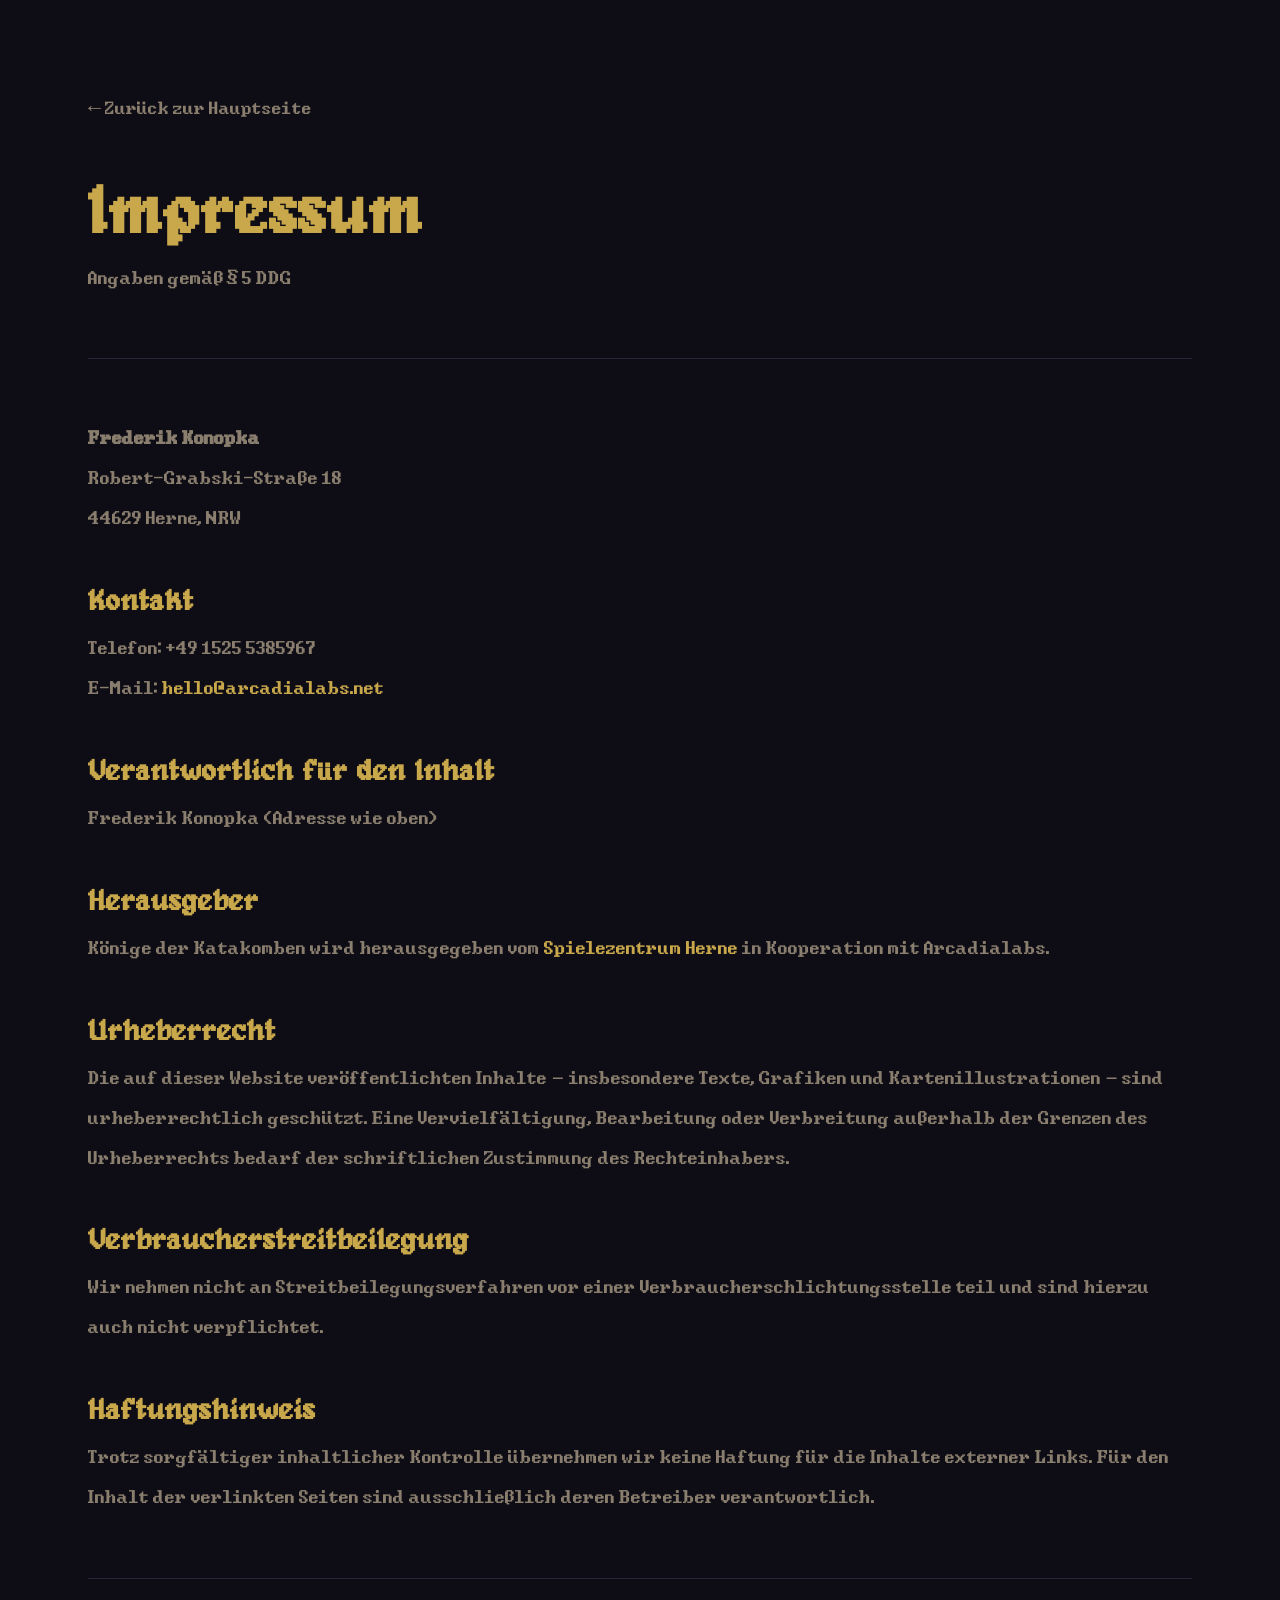
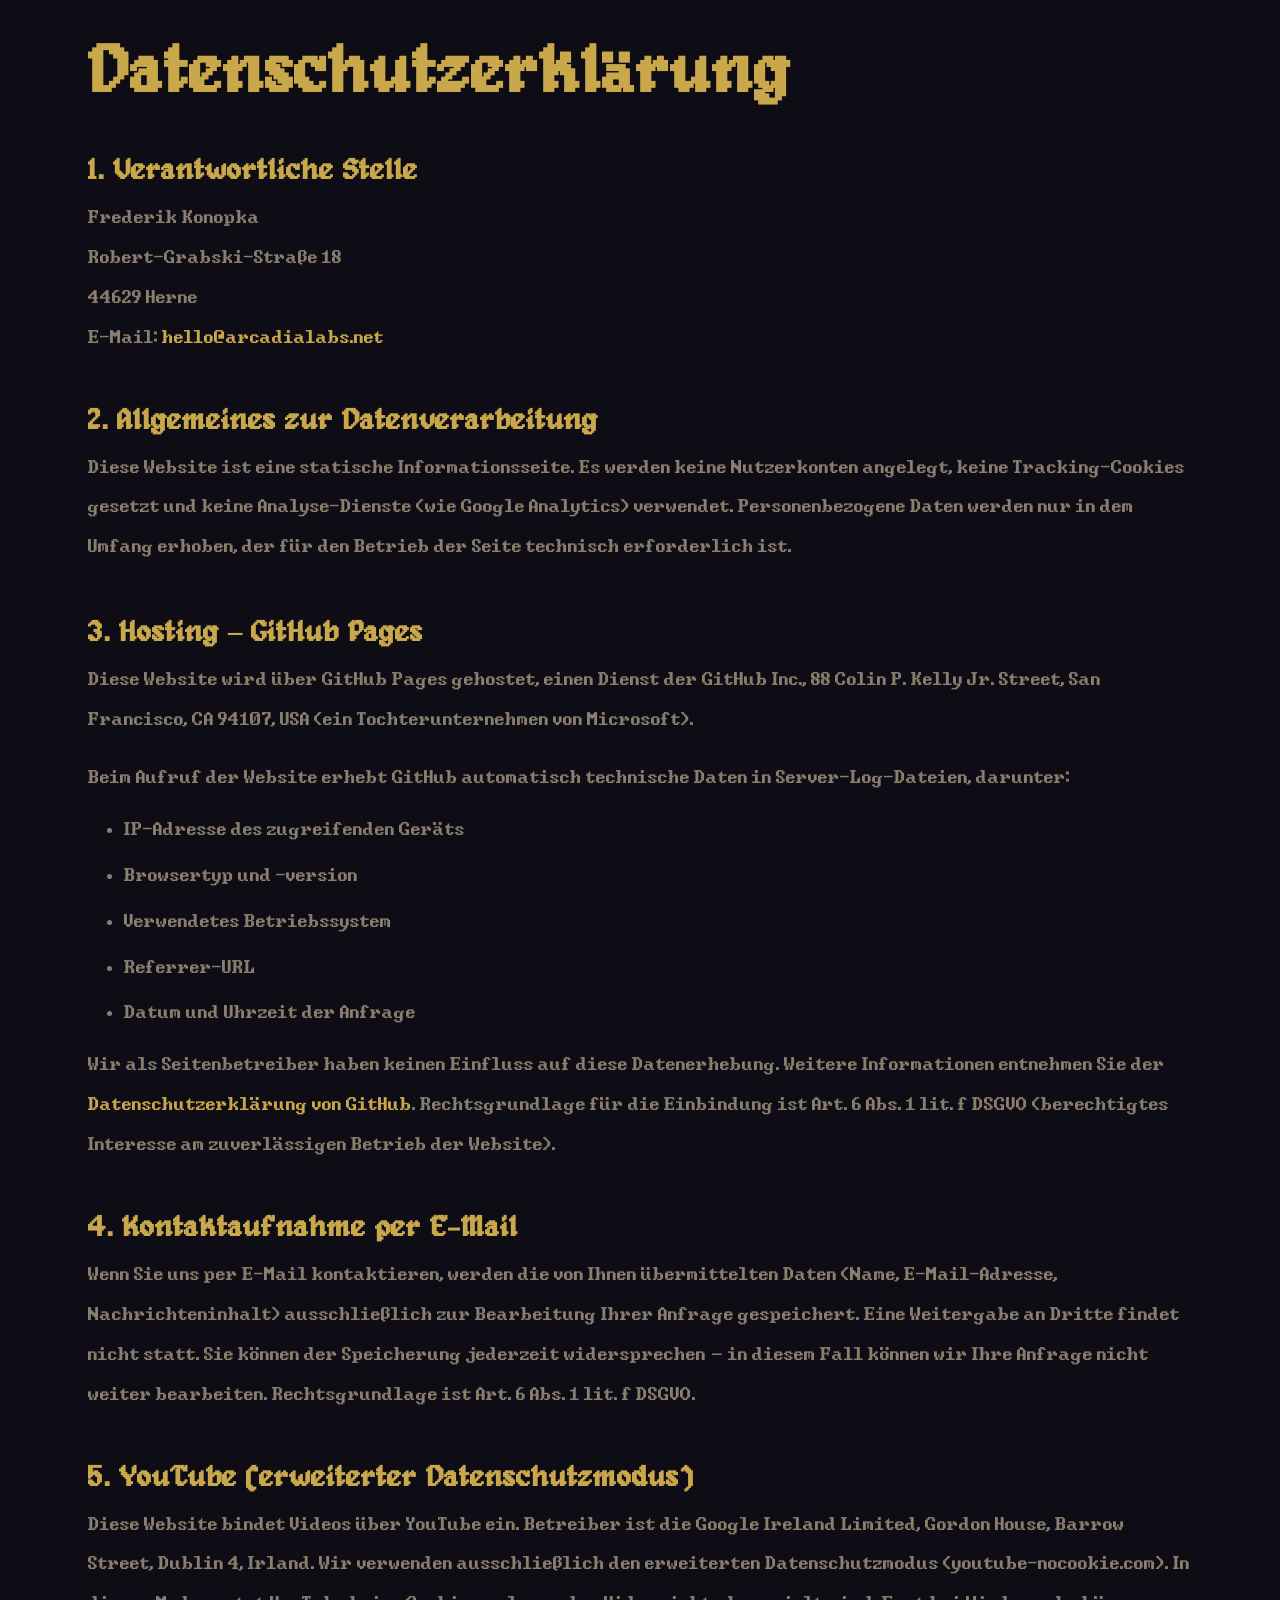
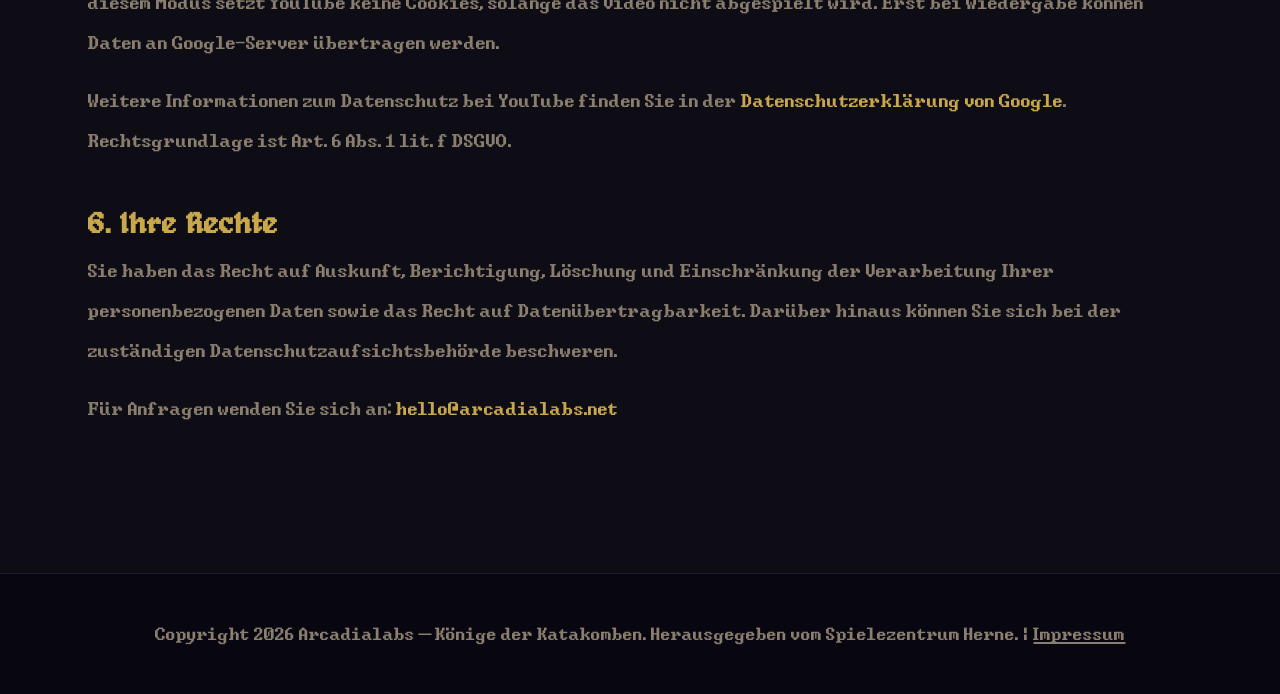
==== impressum.html @ fc9d5fca "publish" ====
<!DOCTYPE html><html lang="de"><head><meta charset="UTF-8" /><meta name="viewport" content="width=device-width, initial-scale=1.0" /><title>Impressum – Könige der Katakomben</title><link rel="icon" type="image/png" href="[data-uri]" /><style>@font-face{font-family:'Alagard';src:url("[data-uri]") format('truetype');font-weight:normal;font-style:normal;font-display:swap;unicode-range:U+0020-00C3,U+00C5-00D5,U+00D7-00DB,U+00DD-00DE,U+00E0-00E3,U+00E5-00F5,U+00F7-00FB,U+00FD-00FF,U+0100-FFFF}@font-face{font-family:'Alagard';src:url("[data-uri]") format('truetype');font-weight:normal;font-style:normal;unicode-range:U+00C4,U+00D6,U+00DC,U+00DF,U+00E4,U+00F6,U+00FC}@font-face{font-family:'WinCmd';src:url("[data-uri]") format('truetype');font-weight:normal;font-style:normal;font-display:swap}html{zoom:1.5}*,*::before,*::after{box-sizing:border-box;margin:0;padding:0}:root{--bg:#0e0c14;--bg2:#0a0812;--gold:#c9a84c;--gold-dark:#9a7630;--text:#e8dfc8;--muted:#8a7f6e;--card-bg:#1e1929;--radius:12px}html{scroll-behavior:smooth}body{cursor:url("[data-uri]") 0 0,auto}body{font-family:'WinCmd','Courier New',monospace;background:var(--bg);color:var(--text);overflow-x:hidden}h1,h2,h3,.logo,.section-title,.logo-full{font-family:'Alagard','Georgia',serif}a{text-decoration:none;color:inherit}.btn{display:inline-flex;align-items:center;gap:0.5rem;padding:0.75rem 1.75rem;border-radius:6px;font-size:1rem;font-weight:bold;transition:transform 0.15s,box-shadow 0.15s}.btn:hover{transform:translateY(-2px);box-shadow:0 6px 20px rgba(201,168,76,0.3)}.btn-icon{width:28px;height:28px;object-fit:cover;border-radius:4px;flex-shrink:0}.btn-primary{background:linear-gradient(135deg,var(--gold),var(--gold-dark));color:#0e0c14}.btn-outline{border:2px solid var(--gold);color:var(--gold)}.btn-steam{background:#1b2838;color:#c6d4df;border:2px solid #4d8dba}.btn-steam:hover{box-shadow:0 6px 20px rgba(77,141,186,0.4)}.hero{min-height:80vh;display:grid;grid-template-columns:1fr 1fr;align-items:center;padding:1.5rem 6rem 3rem;background:radial-gradient(ellipse at 20% 50%,#2a1f40 0%,#0e0c14 60%);position:relative;overflow:hidden}.hero::after{content:'';position:absolute;inset:0;background:url("[data-uri]") top center / cover no-repeat;image-rendering:pixelated;mask-image:linear-gradient(to bottom,black 0%,black 50%,transparent 100%);-webkit-mask-image:linear-gradient(to bottom,black 0%,black 50%,transparent 100%);pointer-events:none}.hero-content{z-index:1;display:flex;flex-direction:column;justify-content:flex-start;align-items:center;text-align:center}.logo-full{font-size:clamp(2.2rem,5vw,4rem);color:var(--gold);letter-spacing:0.1em;margin-top:-0.5rem;margin-bottom:0.25rem;opacity:0.85}.hero-desc{color:var(--muted);line-height:1.7;max-width:480px;margin-bottom:1.5rem;font-size:1rem}.hero-badges{display:flex;gap:0.75rem;flex-wrap:wrap;justify-content:center;width:100%;margin-bottom:1.5rem}.hero-badges span{display:inline-flex;align-items:center;background:#2a1f40;border:1px solid var(--gold-dark);color:var(--gold);padding:0.3rem 0.9rem;height:2rem;border-radius:20px;font-size:0.85rem;letter-spacing:0.05em;white-space:nowrap}.logo-crown{width:clamp(8rem,14vw,13rem);height:auto;filter:drop-shadow(0 0 30px rgba(201,168,76,0.5)) drop-shadow(0 4px 8px rgba(0,0,0,0.8));margin-bottom:1.25rem;animation:crown-pulse 3s ease-in-out infinite;transition:transform 0.3s,filter 0.3s}@keyframes crown-pulse{0%,100%{filter:drop-shadow(0 0 30px rgba(201,168,76,0.5)) drop-shadow(0 4px 8px rgba(0,0,0,0.8))}50%{filter:drop-shadow(0 0 55px rgba(201,168,76,0.9)) drop-shadow(0 4px 8px rgba(0,0,0,0.8))}}.logo-crown:hover{transform:scale(1.06) rotate(-3deg);filter:drop-shadow(0 0 40px rgba(201,168,76,0.8)) drop-shadow(0 4px 8px rgba(0,0,0,0.8))}.tagline{font-size:clamp(1rem,2vw,1.4rem);color:var(--muted);letter-spacing:0.3em;text-transform:uppercase;margin:0.75rem 0 2.5rem}.hero-buttons{display:flex;gap:1rem;flex-wrap:wrap}.hero-buy{font-size:0.85rem;color:var(--muted);margin-top:-0.75rem;margin-bottom:1.5rem}.hero-buy a{color:var(--gold);text-decoration:underline;text-underline-offset:3px}.hero-cards{position:relative;height:500px;z-index:1}@keyframes float{0%,100%{translate:0 0px}50%{translate:0 -10px}}.hero-card{position:absolute;width:140px;border-radius:10px;box-shadow:0 10px 40px rgba(0,0,0,0.7);animation:float 4s ease-in-out infinite;transition:transform 0.3s}.hero-card:hover{transform:scale(1.08) rotate(0deg) !important;z-index:10;animation-play-state:paused}.c1{animation-delay:0s}.c2{animation-delay:-1.3s}.c3{animation-delay:-2.6s}.c4{animation-delay:-0.8s}.c5{animation-delay:-2.0s}.c1{top:110px;left:60px;transform:rotate(-8deg)}.c2{top:80px;left:200px;transform:rotate(4deg)}.c3{top:210px;left:130px;transform:rotate(-2deg);z-index:2}.c4{top:310px;left:40px;transform:rotate(6deg)}.c5{top:300px;left:230px;transform:rotate(-5deg)}.c6{top:170px;left:330px;transform:rotate(8deg);animation-delay:-3.5s}.section{padding:5rem 2rem;border-top:1px solid rgba(201,168,76,0.15);position:relative}.section-dark{background:var(--bg2)}.container{max-width:1100px;margin:0 auto}.section-title{font-size:clamp(1.8rem,4vw,2.8rem);color:var(--gold);text-align:center;margin-bottom:0.5rem}.section-sub{text-align:center;color:var(--muted);margin-bottom:2.5rem;font-size:1.05rem}.section-header{display:flex;flex-direction:column;align-items:center;margin-bottom:2.5rem}.section-icon{width:70px;border-radius:8px;margin-bottom:1rem;box-shadow:0 4px 20px rgba(201,168,76,0.3)}.video-wrapper{max-width:800px;margin:0 auto;border-radius:var(--radius);animation:video-glow 3s ease-in-out infinite}@keyframes video-glow{0%,100%{box-shadow:0 0 20px rgba(201,168,76,0.3),0 0 60px rgba(201,168,76,0.1)}50%{box-shadow:0 0 40px rgba(201,168,76,0.7),0 0 100px rgba(201,168,76,0.3)}}.video-placeholder{aspect-ratio:16/9;background:var(--card-bg);border:2px dashed var(--gold-dark);border-radius:var(--radius);display:flex;flex-direction:column;align-items:center;justify-content:center;gap:1rem;color:var(--muted);font-size:1.1rem}.play-icon-img{width:90px;border-radius:8px;opacity:0.7;filter:drop-shadow(0 0 12px rgba(201,168,76,0.4))}.section-split{display:grid;grid-template-columns:1fr 1fr;gap:4rem;align-items:center}.split-text{display:flex;flex-direction:column;align-items:center;text-align:center}.split-text .section-title{text-align:center}.split-text .section-sub{text-align:center;color:var(--muted);margin-bottom:1.5rem}.split-desc{color:var(--muted);line-height:1.8;margin-bottom:1rem}.split-free{color:var(--gold);font-size:0.95rem;margin-bottom:1.5rem;opacity:0.9}.split-btn{justify-content:center}.split-cards{display:flex;gap:1rem;justify-content:center;align-items:flex-end}.split-cards img{width:110px;border-radius:10px;box-shadow:0 8px 30px rgba(0,0,0,0.6);transform:rotate(var(--rot,0deg));transition:transform 0.3s;animation:float 4s ease-in-out infinite}.split-cards img:nth-child(1){--rot:-6deg;animation-delay:-1.0s}.split-cards img:nth-child(2){--rot:2deg;margin-bottom:20px;animation-delay:-2.5s}.split-cards img:nth-child(3){--rot:7deg;animation-delay:-0.5s}.split-cards img:hover{transform:scale(1.08) rotate(0deg) !important;z-index:10}.section-btn{display:flex;justify-content:center;margin-top:0.5rem}.footer-row{display:flex;align-items:center;justify-content:center;gap:2rem}.footer-text{text-align:left}.footer-logos{display:flex;align-items:center;gap:1rem;flex-shrink:0}.footer-logo{height:48px;width:auto;opacity:0.75;filter:grayscale(20%);transition:opacity 0.2s}.footer-logo:hover{opacity:1}.footer-logo-sz{height:80px}.footer-logo-invert{filter:brightness(0) invert(1)}.footer{background:#080610;text-align:center;padding:2rem;color:var(--muted);font-size:0.9rem;border-top:1px solid #1e1929}.footer-attrib{margin-top:0.6rem;font-size:0.75rem;opacity:0.55}.footer-attrib a{color:var(--muted);text-decoration:underline}@media (max-width:900px){.hero{grid-template-columns:1fr;padding:3rem 1.5rem 2rem;text-align:center}.hero-buttons{justify-content:center}.hero-cards{height:220px;margin-top:2rem}.hero-card{width:90px}.c1{top:20px;left:10px}.c2{top:5px;left:110px}.c3{top:80px;left:60px}.c4{top:120px;left:10px}.c5{top:110px;left:160px}.section-split{grid-template-columns:1fr}.split-text .section-title{text-align:center}.split-text .section-sub{text-align:center}.split-btn{justify-content:center !important}.split-cards{order:-1}}@media (max-width:480px){.hero{padding:2.5rem 1rem 1.5rem;min-height:auto}.logo{font-size:clamp(4rem,22vw,6rem)}.tagline{font-size:0.8rem;letter-spacing:0.15em;margin-bottom:1.5rem}.hero-buttons{flex-direction:column;align-items:center;gap:0.75rem}.btn{width:100%;justify-content:center}.hero-cards{display:none}.logo-full{font-size:1.8rem}.hero-desc{max-width:100%;font-size:0.95rem}.hero-badges{justify-content:center}.section{padding:3rem 1rem}.section-title{font-size:1.6rem}.section-sub{font-size:0.95rem}.split-cards{display:none}.btn-steam{font-size:0.9rem;gap:0.4rem}.play-icon-img{width:60px}.footer{font-size:0.8rem;padding:1.5rem 1rem}.footer-row{flex-direction:column;align-items:center;gap:1rem}.footer-text{text-align:center}}.section{opacity:0;transform:translateY(30px);transition:opacity 0.7s ease,transform 0.7s ease}.section.visible{opacity:1;transform:translateY(0)}a[href]{cursor:url("[data-uri]") 26 26,pointer}.btn{overflow:hidden;position:relative;cursor:url("[data-uri]") 26 26,pointer}.btn::after{content:'';position:absolute;top:0;left:-75%;width:50%;height:100%;background:linear-gradient(120deg,transparent,rgba(255,255,255,0.25),transparent);transform:skewX(-20deg);transition:none}.btn:hover::after{animation:shimmer 0.5s ease forwards}@keyframes shimmer{to{left:125%}}@keyframes flicker{0%,100%{text-shadow:0 0 18px rgba(201,168,76,0.6)}92%{text-shadow:0 0 18px rgba(201,168,76,0.6)}93%{text-shadow:0 0 4px rgba(201,168,76,0.2)}94%{text-shadow:0 0 18px rgba(201,168,76,0.6)}96%{text-shadow:0 0 8px rgba(201,168,76,0.3)}97%{text-shadow:0 0 18px rgba(201,168,76,0.6)}}.logo-full{animation:flicker 6s ease-in-out infinite}@keyframes border-shine{0%{background-position:-200% center}100%{background-position:200% center}}.section{border-top:1px solid transparent;background-clip:padding-box;border-image:linear-gradient(90deg,rgba(201,168,76,0.1) 0%,rgba(201,168,76,0.6) 50%,rgba(201,168,76,0.1) 100%) 1}.autoren-list{display:flex;flex-wrap:wrap;justify-content:center;align-items:center;gap:0.5rem 1rem;margin-top:1.5rem}.autor{font-size:1.1rem;color:var(--gold);letter-spacing:0.03em}.autor-sep{color:var(--muted);font-size:1.2rem}.lore-text{max-width:720px;margin:1.5rem auto 0;color:var(--muted);line-height:1.85;font-size:1rem;text-align:center;hyphens:auto;-webkit-hyphens:auto}</style><style> .legal-page { max-width: 800px; margin: 0 auto; padding: 4rem 2rem 6rem; } .legal-page h1 { font-size: clamp(1.8rem, 5vw, 2.8rem); color: var(--gold); margin-bottom: 0.4rem; } .back-link { display: inline-flex; align-items: center; gap: 0.4rem; color: var(--muted); font-size: 0.9rem; margin-bottom: 2.5rem; transition: color 0.15s; } .back-link:hover { color: var(--gold); } .legal-page h2 { font-size: 1.2rem; color: var(--gold); margin: 2rem 0 0.5rem; } .legal-page h3 { font-size: 1rem; color: var(--text); margin: 1.25rem 0 0.3rem; } .legal-page p, .legal-page li { color: var(--muted); line-height: 1.75; font-size: 0.95rem; } .legal-page p + p { margin-top: 0.75rem; } .legal-page ul { padding-left: 1.5rem; margin: 0.5rem 0; } .legal-page li + li { margin-top: 0.25rem; } .divider { border: none; border-top: 1px solid #2a2438; margin: 2.5rem 0; } @media (max-width: 480px) { .legal-page { padding: 2rem 1rem 4rem; } } </style></head><body><div class="legal-page"><a href="index.html" class="back-link">← Zurück zur Hauptseite</a><h1>Impressum</h1><p>Angaben gemäß § 5 DDG</p><hr class="divider"><p><strong>Frederik Konopka</strong><br> Robert-Grabski-Straße 18<br> 44629 Herne, NRW </p><h2>Kontakt</h2><p> Telefon: +49 1525 5385967<br> E-Mail: <a href="mailto:hello@arcadialabs.net" style="color:var(--gold)">hello@arcadialabs.net</a></p><h2>Verantwortlich für den Inhalt</h2><p>Frederik Konopka (Adresse wie oben)</p><h2>Herausgeber</h2><p>Könige der Katakomben wird herausgegeben vom <a href="https://spielezentrum.de/" target="_blank" rel="noopener" style="color:var(--gold)">Spielezentrum Herne</a> in Kooperation mit Arcadialabs.</p><h2>Urheberrecht</h2><p>Die auf dieser Website veröffentlichten Inhalte – insbesondere Texte, Grafiken und Kartenillustrationen – sind urheberrechtlich geschützt. Eine Vervielfältigung, Bearbeitung oder Verbreitung außerhalb der Grenzen des Urheberrechts bedarf der schriftlichen Zustimmung des Rechteinhabers.</p><h2>Verbraucherstreitbeilegung</h2><p>Wir nehmen nicht an Streitbeilegungsverfahren vor einer Verbraucherschlichtungsstelle teil und sind hierzu auch nicht verpflichtet.</p><h2>Haftungshinweis</h2><p>Trotz sorgfältiger inhaltlicher Kontrolle übernehmen wir keine Haftung für die Inhalte externer Links. Für den Inhalt der verlinkten Seiten sind ausschließlich deren Betreiber verantwortlich.</p><hr class="divider"><h1>Datenschutzerklärung</h1><h2>1. Verantwortliche Stelle</h2><p> Frederik Konopka<br> Robert-Grabski-Straße 18<br> 44629 Herne<br> E-Mail: <a href="mailto:hello@arcadialabs.net" style="color:var(--gold)">hello@arcadialabs.net</a></p><h2>2. Allgemeines zur Datenverarbeitung</h2><p>Diese Website ist eine statische Informationsseite. Es werden keine Nutzerkonten angelegt, keine Tracking-Cookies gesetzt und keine Analyse-Dienste (wie Google Analytics) verwendet. Personenbezogene Daten werden nur in dem Umfang erhoben, der für den Betrieb der Seite technisch erforderlich ist.</p><h2>3. Hosting – GitHub Pages</h2><p>Diese Website wird über GitHub Pages gehostet, einen Dienst der GitHub Inc., 88 Colin P. Kelly Jr. Street, San Francisco, CA 94107, USA (ein Tochterunternehmen von Microsoft).</p><p>Beim Aufruf der Website erhebt GitHub automatisch technische Daten in Server-Log-Dateien, darunter:</p><ul><li>IP-Adresse des zugreifenden Geräts</li><li>Browsertyp und -version</li><li>Verwendetes Betriebssystem</li><li>Referrer-URL</li><li>Datum und Uhrzeit der Anfrage</li></ul><p>Wir als Seitenbetreiber haben keinen Einfluss auf diese Datenerhebung. Weitere Informationen entnehmen Sie der <a href="https://docs.github.com/en/site-policy/privacy-policies/github-general-privacy-statement" target="_blank" rel="noopener" style="color:var(--gold)">Datenschutzerklärung von GitHub</a>. Rechtsgrundlage für die Einbindung ist Art. 6 Abs. 1 lit. f DSGVO (berechtigtes Interesse am zuverlässigen Betrieb der Website).</p><h2>4. Kontaktaufnahme per E-Mail</h2><p>Wenn Sie uns per E-Mail kontaktieren, werden die von Ihnen übermittelten Daten (Name, E-Mail-Adresse, Nachrichteninhalt) ausschließlich zur Bearbeitung Ihrer Anfrage gespeichert. Eine Weitergabe an Dritte findet nicht statt. Sie können der Speicherung jederzeit widersprechen – in diesem Fall können wir Ihre Anfrage nicht weiter bearbeiten. Rechtsgrundlage ist Art. 6 Abs. 1 lit. f DSGVO.</p><h2>5. YouTube (erweiterter Datenschutzmodus)</h2><p>Diese Website bindet Videos über YouTube ein. Betreiber ist die Google Ireland Limited, Gordon House, Barrow Street, Dublin 4, Irland. Wir verwenden ausschließlich den erweiterten Datenschutzmodus (youtube-nocookie.com). In diesem Modus setzt YouTube keine Cookies, solange das Video nicht abgespielt wird. Erst bei Wiedergabe können Daten an Google-Server übertragen werden.</p><p>Weitere Informationen zum Datenschutz bei YouTube finden Sie in der <a href="https://policies.google.com/privacy" target="_blank" rel="noopener" style="color:var(--gold)">Datenschutzerklärung von Google</a>. Rechtsgrundlage ist Art. 6 Abs. 1 lit. f DSGVO.</p><h2>6. Ihre Rechte</h2><p>Sie haben das Recht auf Auskunft, Berichtigung, Löschung und Einschränkung der Verarbeitung Ihrer personenbezogenen Daten sowie das Recht auf Datenübertragbarkeit. Darüber hinaus können Sie sich bei der zuständigen Datenschutzaufsichtsbehörde beschweren.</p><p>Für Anfragen wenden Sie sich an: <a href="mailto:hello@arcadialabs.net" style="color:var(--gold)">hello@arcadialabs.net</a></p></div><footer class="footer"><p>Copyright 2026 Arcadialabs &mdash; Könige der Katakomben. Herausgegeben vom Spielezentrum Herne. &nbsp;|&nbsp; <a href="impressum.html" style="color:var(--muted);text-decoration:underline">Impressum</a></p></footer></body></html>
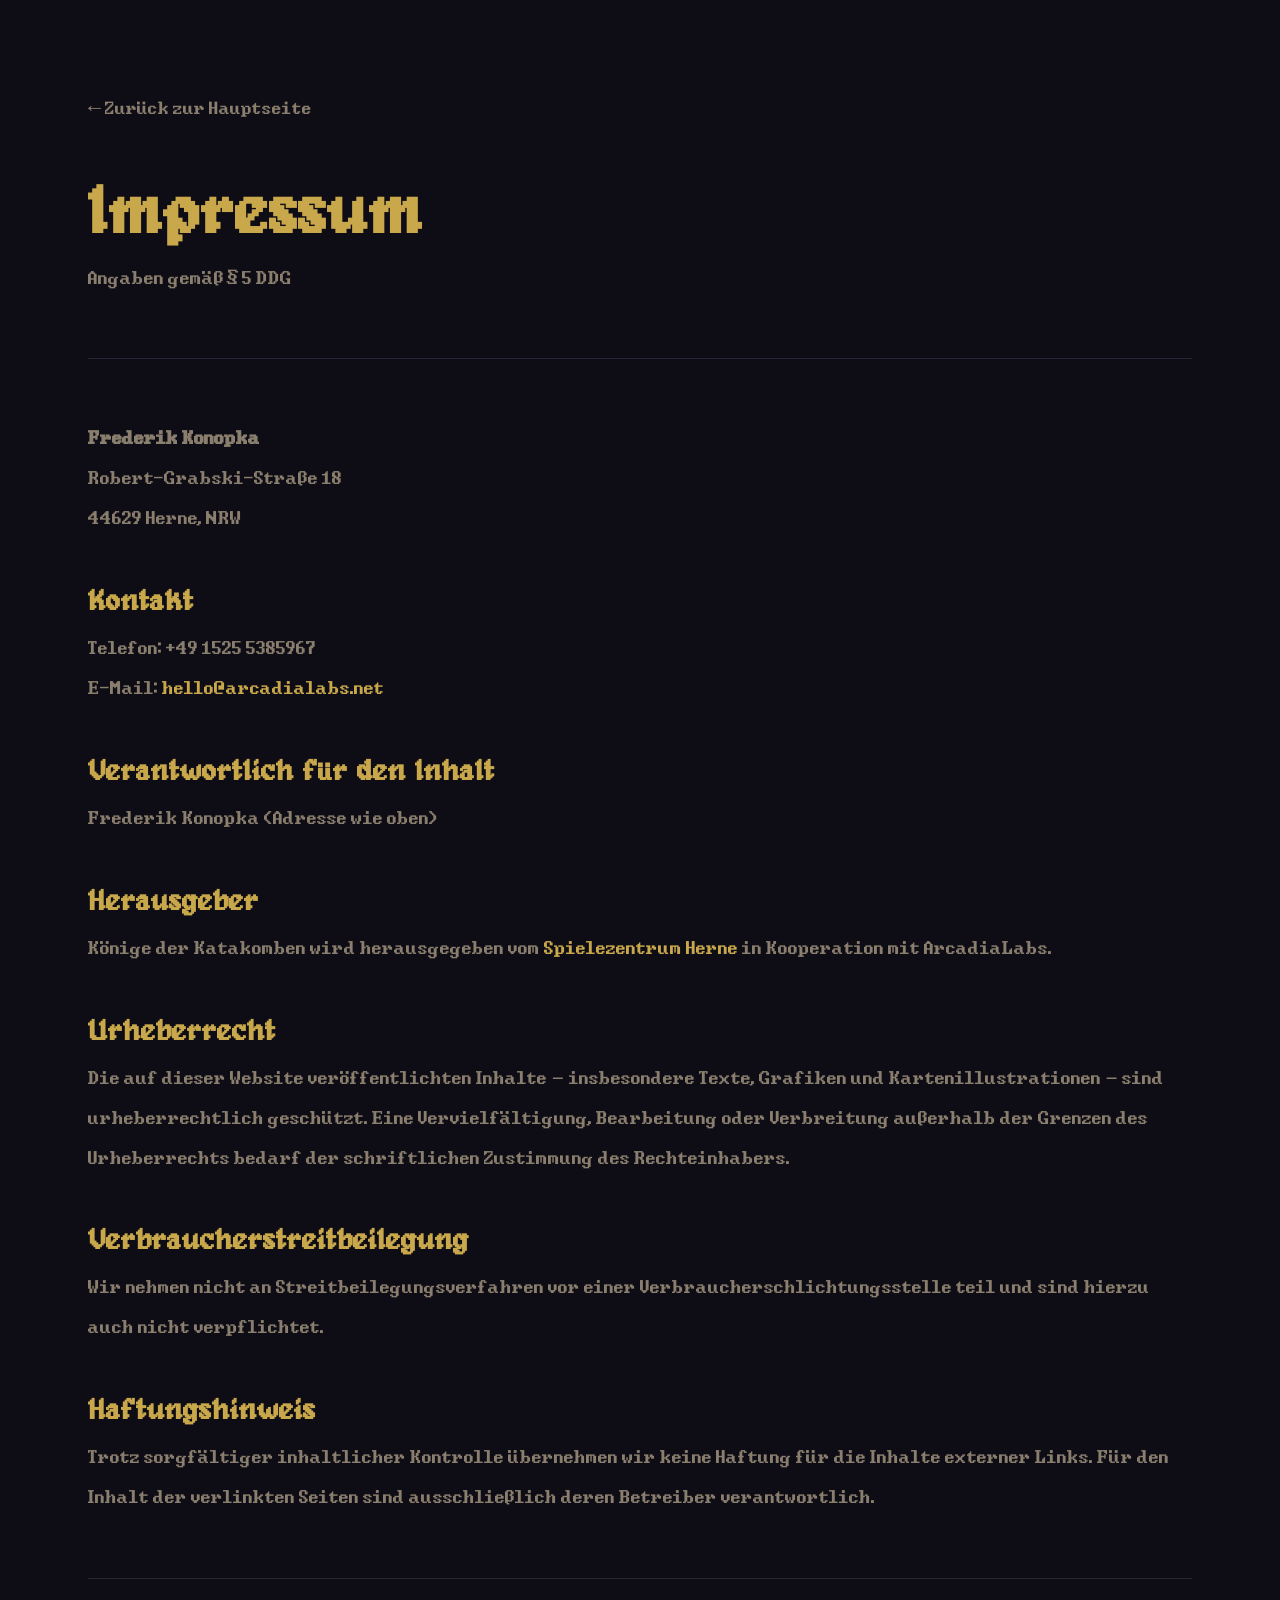
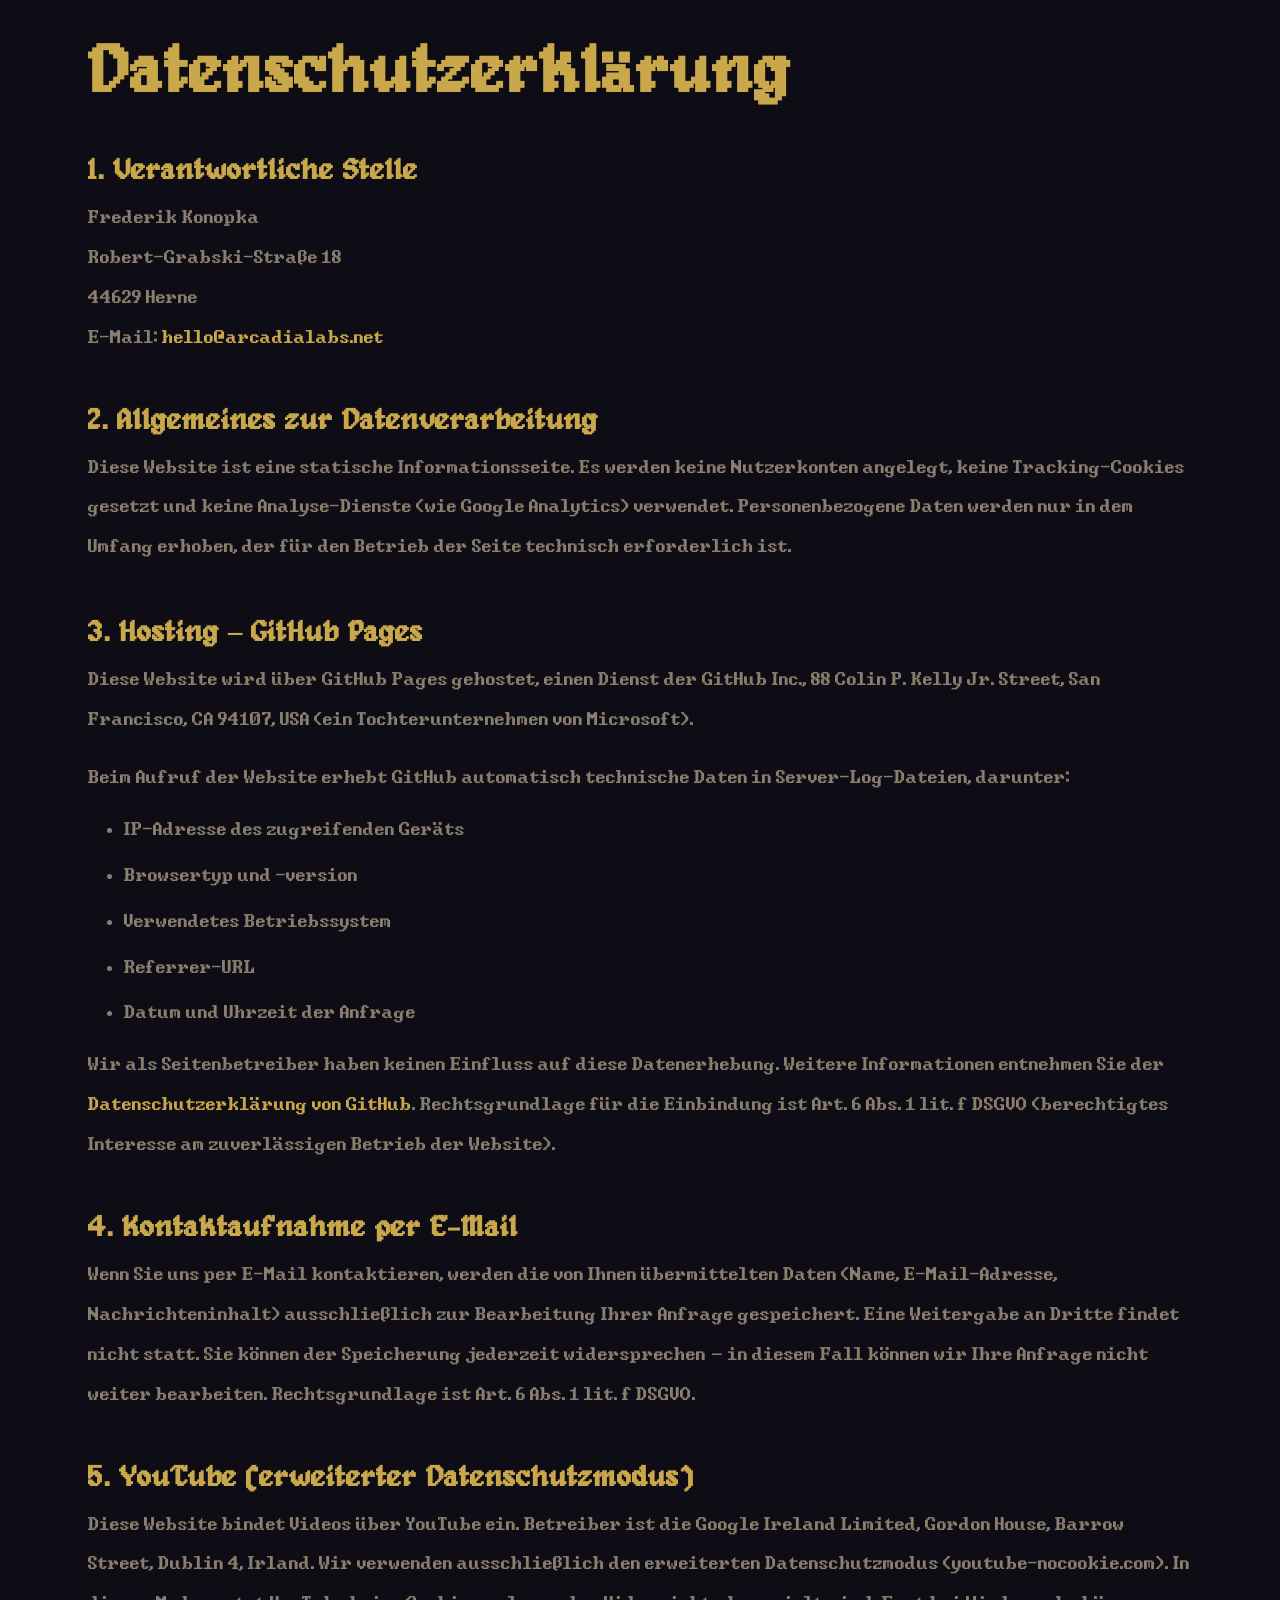
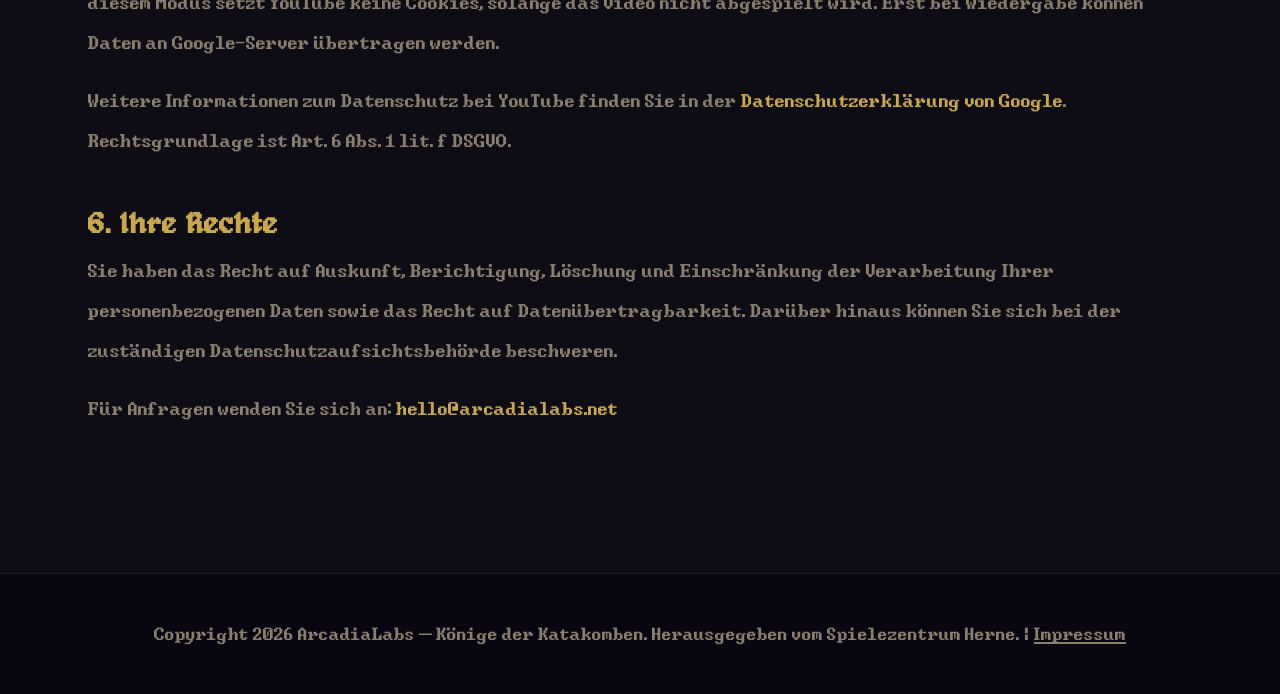
==== commit be010d1a: "update" ====
--- a/impressum.html
+++ b/impressum.html
@@ -1 +1 @@
-<!DOCTYPE html><html lang="de"><head><meta charset="UTF-8" /><meta name="viewport" content="width=device-width, initial-scale=1.0" /><title>Impressum – Könige der Katakomben</title><link rel="icon" type="image/png" href="[data-uri]" /><style>@font-face{font-family:'Alagard';src:url("[data-uri]") format('truetype');font-weight:normal;font-style:normal;font-display:swap;unicode-range:U+0020-00C3,U+00C5-00D5,U+00D7-00DB,U+00DD-00DE,U+00E0-00E3,U+00E5-00F5,U+00F7-00FB,U+00FD-00FF,U+0100-FFFF}@font-face{font-family:'Alagard';src:url("[data-uri]") format('truetype');font-weight:normal;font-style:normal;unicode-range:U+00C4,U+00D6,U+00DC,U+00DF,U+00E4,U+00F6,U+00FC}@font-face{font-family:'WinCmd';src:url("[data-uri]") format('truetype');font-weight:normal;font-style:normal;font-display:swap}html{zoom:1.5}*,*::before,*::after{box-sizing:border-box;margin:0;padding:0}:root{--bg:#0e0c14;--bg2:#0a0812;--gold:#c9a84c;--gold-dark:#9a7630;--text:#e8dfc8;--muted:#8a7f6e;--card-bg:#1e1929;--radius:12px}html{scroll-behavior:smooth}body{cursor:url("[data-uri]") 0 0,auto}body{font-family:'WinCmd','Courier New',monospace;background:var(--bg);color:var(--text);overflow-x:hidden}h1,h2,h3,.logo,.section-title,.logo-full{font-family:'Alagard','Georgia',serif}a{text-decoration:none;color:inherit}.btn{display:inline-flex;align-items:center;gap:0.5rem;padding:0.75rem 1.75rem;border-radius:6px;font-size:1rem;font-weight:bold;transition:transform 0.15s,box-shadow 0.15s}.btn:hover{transform:translateY(-2px);box-shadow:0 6px 20px rgba(201,168,76,0.3)}.btn-icon{width:28px;height:28px;object-fit:cover;border-radius:4px;flex-shrink:0}.btn-primary{background:linear-gradient(135deg,var(--gold),var(--gold-dark));color:#0e0c14}.btn-outline{border:2px solid var(--gold);color:var(--gold)}.btn-steam{background:#1b2838;color:#c6d4df;border:2px solid #4d8dba}.btn-steam:hover{box-shadow:0 6px 20px rgba(77,141,186,0.4)}.hero{min-height:80vh;display:grid;grid-template-columns:1fr 1fr;align-items:center;padding:1.5rem 6rem 3rem;background:radial-gradient(ellipse at 20% 50%,#2a1f40 0%,#0e0c14 60%);position:relative;overflow:hidden}.hero::after{content:'';position:absolute;inset:0;background:url("[data-uri]") top center / cover no-repeat;image-rendering:pixelated;mask-image:linear-gradient(to bottom,black 0%,black 50%,transparent 100%);-webkit-mask-image:linear-gradient(to bottom,black 0%,black 50%,transparent 100%);pointer-events:none}.hero-content{z-index:1;display:flex;flex-direction:column;justify-content:flex-start;align-items:center;text-align:center}.logo-full{font-size:clamp(2.2rem,5vw,4rem);color:var(--gold);letter-spacing:0.1em;margin-top:-0.5rem;margin-bottom:0.25rem;opacity:0.85}.hero-desc{color:var(--muted);line-height:1.7;max-width:480px;margin-bottom:1.5rem;font-size:1rem}.hero-badges{display:flex;gap:0.75rem;flex-wrap:wrap;justify-content:center;width:100%;margin-bottom:1.5rem}.hero-badges span{display:inline-flex;align-items:center;background:#2a1f40;border:1px solid var(--gold-dark);color:var(--gold);padding:0.3rem 0.9rem;height:2rem;border-radius:20px;font-size:0.85rem;letter-spacing:0.05em;white-space:nowrap}.logo-crown{width:clamp(8rem,14vw,13rem);height:auto;filter:drop-shadow(0 0 30px rgba(201,168,76,0.5)) drop-shadow(0 4px 8px rgba(0,0,0,0.8));margin-bottom:1.25rem;animation:crown-pulse 3s ease-in-out infinite;transition:transform 0.3s,filter 0.3s}@keyframes crown-pulse{0%,100%{filter:drop-shadow(0 0 30px rgba(201,168,76,0.5)) drop-shadow(0 4px 8px rgba(0,0,0,0.8))}50%{filter:drop-shadow(0 0 55px rgba(201,168,76,0.9)) drop-shadow(0 4px 8px rgba(0,0,0,0.8))}}.logo-crown:hover{transform:scale(1.06) rotate(-3deg);filter:drop-shadow(0 0 40px rgba(201,168,76,0.8)) drop-shadow(0 4px 8px rgba(0,0,0,0.8))}.tagline{font-size:clamp(1rem,2vw,1.4rem);color:var(--muted);letter-spacing:0.3em;text-transform:uppercase;margin:0.75rem 0 2.5rem}.hero-buttons{display:flex;gap:1rem;flex-wrap:wrap}.hero-buy{font-size:0.85rem;color:var(--muted);margin-top:-0.75rem;margin-bottom:1.5rem}.hero-buy a{color:var(--gold);text-decoration:underline;text-underline-offset:3px}.hero-cards{position:relative;height:500px;z-index:1}@keyframes float{0%,100%{translate:0 0px}50%{translate:0 -10px}}.hero-card{position:absolute;width:140px;border-radius:10px;box-shadow:0 10px 40px rgba(0,0,0,0.7);animation:float 4s ease-in-out infinite;transition:transform 0.3s}.hero-card:hover{transform:scale(1.08) rotate(0deg) !important;z-index:10;animation-play-state:paused}.c1{animation-delay:0s}.c2{animation-delay:-1.3s}.c3{animation-delay:-2.6s}.c4{animation-delay:-0.8s}.c5{animation-delay:-2.0s}.c1{top:110px;left:60px;transform:rotate(-8deg)}.c2{top:80px;left:200px;transform:rotate(4deg)}.c3{top:210px;left:130px;transform:rotate(-2deg);z-index:2}.c4{top:310px;left:40px;transform:rotate(6deg)}.c5{top:300px;left:230px;transform:rotate(-5deg)}.c6{top:170px;left:330px;transform:rotate(8deg);animation-delay:-3.5s}.section{padding:5rem 2rem;border-top:1px solid rgba(201,168,76,0.15);position:relative}.section-dark{background:var(--bg2)}.container{max-width:1100px;margin:0 auto}.section-title{font-size:clamp(1.8rem,4vw,2.8rem);color:var(--gold);text-align:center;margin-bottom:0.5rem}.section-sub{text-align:center;color:var(--muted);margin-bottom:2.5rem;font-size:1.05rem}.section-header{display:flex;flex-direction:column;align-items:center;margin-bottom:2.5rem}.section-icon{width:70px;border-radius:8px;margin-bottom:1rem;box-shadow:0 4px 20px rgba(201,168,76,0.3)}.video-wrapper{max-width:800px;margin:0 auto;border-radius:var(--radius);animation:video-glow 3s ease-in-out infinite}@keyframes video-glow{0%,100%{box-shadow:0 0 20px rgba(201,168,76,0.3),0 0 60px rgba(201,168,76,0.1)}50%{box-shadow:0 0 40px rgba(201,168,76,0.7),0 0 100px rgba(201,168,76,0.3)}}.video-placeholder{aspect-ratio:16/9;background:var(--card-bg);border:2px dashed var(--gold-dark);border-radius:var(--radius);display:flex;flex-direction:column;align-items:center;justify-content:center;gap:1rem;color:var(--muted);font-size:1.1rem}.play-icon-img{width:90px;border-radius:8px;opacity:0.7;filter:drop-shadow(0 0 12px rgba(201,168,76,0.4))}.section-split{display:grid;grid-template-columns:1fr 1fr;gap:4rem;align-items:center}.split-text{display:flex;flex-direction:column;align-items:center;text-align:center}.split-text .section-title{text-align:center}.split-text .section-sub{text-align:center;color:var(--muted);margin-bottom:1.5rem}.split-desc{color:var(--muted);line-height:1.8;margin-bottom:1rem}.split-free{color:var(--gold);font-size:0.95rem;margin-bottom:1.5rem;opacity:0.9}.split-btn{justify-content:center}.split-cards{display:flex;gap:1rem;justify-content:center;align-items:flex-end}.split-cards img{width:110px;border-radius:10px;box-shadow:0 8px 30px rgba(0,0,0,0.6);transform:rotate(var(--rot,0deg));transition:transform 0.3s;animation:float 4s ease-in-out infinite}.split-cards img:nth-child(1){--rot:-6deg;animation-delay:-1.0s}.split-cards img:nth-child(2){--rot:2deg;margin-bottom:20px;animation-delay:-2.5s}.split-cards img:nth-child(3){--rot:7deg;animation-delay:-0.5s}.split-cards img:hover{transform:scale(1.08) rotate(0deg) !important;z-index:10}.section-btn{display:flex;justify-content:center;margin-top:0.5rem}.footer-row{display:flex;align-items:center;justify-content:center;gap:2rem}.footer-text{text-align:left}.footer-logos{display:flex;align-items:center;gap:1rem;flex-shrink:0}.footer-logo{height:48px;width:auto;opacity:0.75;filter:grayscale(20%);transition:opacity 0.2s}.footer-logo:hover{opacity:1}.footer-logo-sz{height:80px}.footer-logo-invert{filter:brightness(0) invert(1)}.footer{background:#080610;text-align:center;padding:2rem;color:var(--muted);font-size:0.9rem;border-top:1px solid #1e1929}.footer-attrib{margin-top:0.6rem;font-size:0.75rem;opacity:0.55}.footer-attrib a{color:var(--muted);text-decoration:underline}@media (max-width:900px){.hero{grid-template-columns:1fr;padding:3rem 1.5rem 2rem;text-align:center}.hero-buttons{justify-content:center}.hero-cards{height:220px;margin-top:2rem}.hero-card{width:90px}.c1{top:20px;left:10px}.c2{top:5px;left:110px}.c3{top:80px;left:60px}.c4{top:120px;left:10px}.c5{top:110px;left:160px}.section-split{grid-template-columns:1fr}.split-text .section-title{text-align:center}.split-text .section-sub{text-align:center}.split-btn{justify-content:center !important}.split-cards{order:-1}}@media (max-width:480px){.hero{padding:2.5rem 1rem 1.5rem;min-height:auto}.logo{font-size:clamp(4rem,22vw,6rem)}.tagline{font-size:0.8rem;letter-spacing:0.15em;margin-bottom:1.5rem}.hero-buttons{flex-direction:column;align-items:center;gap:0.75rem}.btn{width:100%;justify-content:center}.hero-cards{display:none}.logo-full{font-size:1.8rem}.hero-desc{max-width:100%;font-size:0.95rem}.hero-badges{justify-content:center}.section{padding:3rem 1rem}.section-title{font-size:1.6rem}.section-sub{font-size:0.95rem}.split-cards{display:none}.btn-steam{font-size:0.9rem;gap:0.4rem}.play-icon-img{width:60px}.footer{font-size:0.8rem;padding:1.5rem 1rem}.footer-row{flex-direction:column;align-items:center;gap:1rem}.footer-text{text-align:center}}.section{opacity:0;transform:translateY(30px);transition:opacity 0.7s ease,transform 0.7s ease}.section.visible{opacity:1;transform:translateY(0)}a[href]{cursor:url("[data-uri]") 26 26,pointer}.btn{overflow:hidden;position:relative;cursor:url("[data-uri]") 26 26,pointer}.btn::after{content:'';position:absolute;top:0;left:-75%;width:50%;height:100%;background:linear-gradient(120deg,transparent,rgba(255,255,255,0.25),transparent);transform:skewX(-20deg);transition:none}.btn:hover::after{animation:shimmer 0.5s ease forwards}@keyframes shimmer{to{left:125%}}@keyframes flicker{0%,100%{text-shadow:0 0 18px rgba(201,168,76,0.6)}92%{text-shadow:0 0 18px rgba(201,168,76,0.6)}93%{text-shadow:0 0 4px rgba(201,168,76,0.2)}94%{text-shadow:0 0 18px rgba(201,168,76,0.6)}96%{text-shadow:0 0 8px rgba(201,168,76,0.3)}97%{text-shadow:0 0 18px rgba(201,168,76,0.6)}}.logo-full{animation:flicker 6s ease-in-out infinite}@keyframes border-shine{0%{background-position:-200% center}100%{background-position:200% center}}.section{border-top:1px solid transparent;background-clip:padding-box;border-image:linear-gradient(90deg,rgba(201,168,76,0.1) 0%,rgba(201,168,76,0.6) 50%,rgba(201,168,76,0.1) 100%) 1}.autoren-list{display:flex;flex-wrap:wrap;justify-content:center;align-items:center;gap:0.5rem 1rem;margin-top:1.5rem}.autor{font-size:1.1rem;color:var(--gold);letter-spacing:0.03em}.autor-sep{color:var(--muted);font-size:1.2rem}.lore-text{max-width:720px;margin:1.5rem auto 0;color:var(--muted);line-height:1.85;font-size:1rem;text-align:center;hyphens:auto;-webkit-hyphens:auto}</style><style> .legal-page { max-width: 800px; margin: 0 auto; padding: 4rem 2rem 6rem; } .legal-page h1 { font-size: clamp(1.8rem, 5vw, 2.8rem); color: var(--gold); margin-bottom: 0.4rem; } .back-link { display: inline-flex; align-items: center; gap: 0.4rem; color: var(--muted); font-size: 0.9rem; margin-bottom: 2.5rem; transition: color 0.15s; } .back-link:hover { color: var(--gold); } .legal-page h2 { font-size: 1.2rem; color: var(--gold); margin: 2rem 0 0.5rem; } .legal-page h3 { font-size: 1rem; color: var(--text); margin: 1.25rem 0 0.3rem; } .legal-page p, .legal-page li { color: var(--muted); line-height: 1.75; font-size: 0.95rem; } .legal-page p + p { margin-top: 0.75rem; } .legal-page ul { padding-left: 1.5rem; margin: 0.5rem 0; } .legal-page li + li { margin-top: 0.25rem; } .divider { border: none; border-top: 1px solid #2a2438; margin: 2.5rem 0; } @media (max-width: 480px) { .legal-page { padding: 2rem 1rem 4rem; } } </style></head><body><div class="legal-page"><a href="index.html" class="back-link">← Zurück zur Hauptseite</a><h1>Impressum</h1><p>Angaben gemäß § 5 DDG</p><hr class="divider"><p><strong>Frederik Konopka</strong><br> Robert-Grabski-Straße 18<br> 44629 Herne, NRW </p><h2>Kontakt</h2><p> Telefon: +49 1525 5385967<br> E-Mail: <a href="mailto:hello@arcadialabs.net" style="color:var(--gold)">hello@arcadialabs.net</a></p><h2>Verantwortlich für den Inhalt</h2><p>Frederik Konopka (Adresse wie oben)</p><h2>Herausgeber</h2><p>Könige der Katakomben wird herausgegeben vom <a href="https://spielezentrum.de/" target="_blank" rel="noopener" style="color:var(--gold)">Spielezentrum Herne</a> in Kooperation mit Arcadialabs.</p><h2>Urheberrecht</h2><p>Die auf dieser Website veröffentlichten Inhalte – insbesondere Texte, Grafiken und Kartenillustrationen – sind urheberrechtlich geschützt. Eine Vervielfältigung, Bearbeitung oder Verbreitung außerhalb der Grenzen des Urheberrechts bedarf der schriftlichen Zustimmung des Rechteinhabers.</p><h2>Verbraucherstreitbeilegung</h2><p>Wir nehmen nicht an Streitbeilegungsverfahren vor einer Verbraucherschlichtungsstelle teil und sind hierzu auch nicht verpflichtet.</p><h2>Haftungshinweis</h2><p>Trotz sorgfältiger inhaltlicher Kontrolle übernehmen wir keine Haftung für die Inhalte externer Links. Für den Inhalt der verlinkten Seiten sind ausschließlich deren Betreiber verantwortlich.</p><hr class="divider"><h1>Datenschutzerklärung</h1><h2>1. Verantwortliche Stelle</h2><p> Frederik Konopka<br> Robert-Grabski-Straße 18<br> 44629 Herne<br> E-Mail: <a href="mailto:hello@arcadialabs.net" style="color:var(--gold)">hello@arcadialabs.net</a></p><h2>2. Allgemeines zur Datenverarbeitung</h2><p>Diese Website ist eine statische Informationsseite. Es werden keine Nutzerkonten angelegt, keine Tracking-Cookies gesetzt und keine Analyse-Dienste (wie Google Analytics) verwendet. Personenbezogene Daten werden nur in dem Umfang erhoben, der für den Betrieb der Seite technisch erforderlich ist.</p><h2>3. Hosting – GitHub Pages</h2><p>Diese Website wird über GitHub Pages gehostet, einen Dienst der GitHub Inc., 88 Colin P. Kelly Jr. Street, San Francisco, CA 94107, USA (ein Tochterunternehmen von Microsoft).</p><p>Beim Aufruf der Website erhebt GitHub automatisch technische Daten in Server-Log-Dateien, darunter:</p><ul><li>IP-Adresse des zugreifenden Geräts</li><li>Browsertyp und -version</li><li>Verwendetes Betriebssystem</li><li>Referrer-URL</li><li>Datum und Uhrzeit der Anfrage</li></ul><p>Wir als Seitenbetreiber haben keinen Einfluss auf diese Datenerhebung. Weitere Informationen entnehmen Sie der <a href="https://docs.github.com/en/site-policy/privacy-policies/github-general-privacy-statement" target="_blank" rel="noopener" style="color:var(--gold)">Datenschutzerklärung von GitHub</a>. Rechtsgrundlage für die Einbindung ist Art. 6 Abs. 1 lit. f DSGVO (berechtigtes Interesse am zuverlässigen Betrieb der Website).</p><h2>4. Kontaktaufnahme per E-Mail</h2><p>Wenn Sie uns per E-Mail kontaktieren, werden die von Ihnen übermittelten Daten (Name, E-Mail-Adresse, Nachrichteninhalt) ausschließlich zur Bearbeitung Ihrer Anfrage gespeichert. Eine Weitergabe an Dritte findet nicht statt. Sie können der Speicherung jederzeit widersprechen – in diesem Fall können wir Ihre Anfrage nicht weiter bearbeiten. Rechtsgrundlage ist Art. 6 Abs. 1 lit. f DSGVO.</p><h2>5. YouTube (erweiterter Datenschutzmodus)</h2><p>Diese Website bindet Videos über YouTube ein. Betreiber ist die Google Ireland Limited, Gordon House, Barrow Street, Dublin 4, Irland. Wir verwenden ausschließlich den erweiterten Datenschutzmodus (youtube-nocookie.com). In diesem Modus setzt YouTube keine Cookies, solange das Video nicht abgespielt wird. Erst bei Wiedergabe können Daten an Google-Server übertragen werden.</p><p>Weitere Informationen zum Datenschutz bei YouTube finden Sie in der <a href="https://policies.google.com/privacy" target="_blank" rel="noopener" style="color:var(--gold)">Datenschutzerklärung von Google</a>. Rechtsgrundlage ist Art. 6 Abs. 1 lit. f DSGVO.</p><h2>6. Ihre Rechte</h2><p>Sie haben das Recht auf Auskunft, Berichtigung, Löschung und Einschränkung der Verarbeitung Ihrer personenbezogenen Daten sowie das Recht auf Datenübertragbarkeit. Darüber hinaus können Sie sich bei der zuständigen Datenschutzaufsichtsbehörde beschweren.</p><p>Für Anfragen wenden Sie sich an: <a href="mailto:hello@arcadialabs.net" style="color:var(--gold)">hello@arcadialabs.net</a></p></div><footer class="footer"><p>Copyright 2026 Arcadialabs &mdash; Könige der Katakomben. Herausgegeben vom Spielezentrum Herne. &nbsp;|&nbsp; <a href="impressum.html" style="color:var(--muted);text-decoration:underline">Impressum</a></p></footer></body></html>+<!DOCTYPE html><html lang="de"><head><meta charset="UTF-8" /><meta name="viewport" content="width=device-width, initial-scale=1.0" /><title>Impressum – Könige der Katakomben</title><link rel="icon" type="image/png" href="[data-uri]" /><style>@font-face{font-family:'Alagard';src:url("[data-uri]") format('truetype');font-weight:normal;font-style:normal;font-display:swap;unicode-range:U+0020-00C3,U+00C5-00D5,U+00D7-00DB,U+00DD-00DE,U+00E0-00E3,U+00E5-00F5,U+00F7-00FB,U+00FD-00FF,U+0100-FFFF}@font-face{font-family:'Alagard';src:url("[data-uri]") format('truetype');font-weight:normal;font-style:normal;unicode-range:U+00C4,U+00D6,U+00DC,U+00DF,U+00E4,U+00F6,U+00FC}@font-face{font-family:'WinCmd';src:url("[data-uri]") format('truetype');font-weight:normal;font-style:normal;font-display:swap}*,*::before,*::after{box-sizing:border-box;margin:0;padding:0}:root{--bg:#0e0c14;--bg2:#0a0812;--gold:#c9a84c;--gold-dark:#9a7630;--text:#e8dfc8;--muted:#8a7f6e;--card-bg:#1e1929;--radius:12px}html{scroll-behavior:smooth}body{cursor:url("[data-uri]") 0 0,auto}body{font-family:'WinCmd','Courier New',monospace;background:var(--bg);color:var(--text);overflow-x:hidden}h1,h2,h3,.logo,.section-title,.logo-full{font-family:'Alagard','Georgia',serif}a{text-decoration:none;color:inherit}#event-banner{background:linear-gradient(90deg,#2a1f40,#1e1533,#2a1f40);border-bottom:2px solid var(--gold-dark);color:var(--text);text-align:center;padding:0.65rem 1rem;font-size:0.95rem;display:flex;align-items:center;justify-content:center;gap:0.6rem;flex-wrap:wrap}#event-banner strong{color:var(--gold)}.event-banner-icon{font-size:1.2rem}.btn{display:inline-flex;align-items:center;gap:0.5rem;padding:0.75rem 1.75rem;border-radius:6px;font-size:1rem;font-weight:bold;transition:transform 0.15s,box-shadow 0.15s}.btn:hover{transform:translateY(-2px);box-shadow:0 6px 20px rgba(201,168,76,0.3)}.btn-icon{width:28px;height:28px;object-fit:cover;border-radius:4px;flex-shrink:0}.btn-primary{background:linear-gradient(135deg,var(--gold),var(--gold-dark));color:#0e0c14}.btn-outline{border:2px solid var(--gold);color:var(--gold)}.btn-steam{background:#1b2838;color:#c6d4df;border:2px solid #4d8dba}.btn-steam:hover{box-shadow:0 6px 20px rgba(77,141,186,0.4)}.hero{min-height:80vh;display:grid;grid-template-columns:1fr 1fr;align-items:center;padding:1.5rem 6rem 3rem;background:radial-gradient(ellipse at 20% 50%,#2a1f40 0%,#0e0c14 60%);position:relative;overflow:hidden}.hero::after{content:'';position:absolute;inset:0;background:url("[data-uri]") top center / cover no-repeat;image-rendering:pixelated;mask-image:linear-gradient(to bottom,black 0%,black 50%,transparent 100%);-webkit-mask-image:linear-gradient(to bottom,black 0%,black 50%,transparent 100%);pointer-events:none}.hero-content{z-index:1;display:flex;flex-direction:column;justify-content:flex-start;align-items:center;text-align:center}.logo-full{font-size:clamp(2.2rem,5vw,4rem);color:var(--gold);letter-spacing:0.1em;margin-top:-0.5rem;margin-bottom:0.25rem;opacity:0.85}.hero-desc{color:var(--muted);line-height:1.7;max-width:480px;margin-bottom:1.5rem;font-size:1rem}.hero-badges{display:flex;gap:0.75rem;flex-wrap:wrap;justify-content:center;width:100%;margin-bottom:1.5rem}.hero-badges span{display:inline-flex;align-items:center;background:#2a1f40;border:1px solid var(--gold-dark);color:var(--gold);padding:0.3rem 0.9rem;height:2rem;border-radius:20px;font-size:0.85rem;letter-spacing:0.05em;white-space:nowrap}.logo-crown{width:clamp(8rem,14vw,13rem);height:auto;filter:drop-shadow(0 0 30px rgba(201,168,76,0.5)) drop-shadow(0 4px 8px rgba(0,0,0,0.8));margin-bottom:1.25rem;animation:crown-pulse 3s ease-in-out infinite;transition:transform 0.3s,filter 0.3s}@keyframes crown-pulse{0%,100%{filter:drop-shadow(0 0 30px rgba(201,168,76,0.5)) drop-shadow(0 4px 8px rgba(0,0,0,0.8))}50%{filter:drop-shadow(0 0 55px rgba(201,168,76,0.9)) drop-shadow(0 4px 8px rgba(0,0,0,0.8))}}.logo-crown:hover{transform:scale(1.06) rotate(-3deg);filter:drop-shadow(0 0 40px rgba(201,168,76,0.8)) drop-shadow(0 4px 8px rgba(0,0,0,0.8))}.tagline{font-size:clamp(1rem,2vw,1.4rem);color:var(--muted);letter-spacing:0.3em;text-transform:uppercase;margin:0.75rem 0 2.5rem}.hero-buttons{display:flex;gap:1rem;flex-wrap:wrap}.hero-buy{font-size:0.85rem;color:var(--muted);margin-top:-0.75rem;margin-bottom:1.5rem}.hero-buy a{color:var(--gold);text-decoration:underline;text-underline-offset:3px}.hero-cards{position:relative;height:500px;z-index:1}@keyframes float{0%,100%{translate:0 0px}50%{translate:0 -10px}}.hero-card{position:absolute;width:140px;border-radius:10px;box-shadow:0 10px 40px rgba(0,0,0,0.7);animation:float 4s ease-in-out infinite;transition:transform 0.3s}.hero-card:hover{transform:scale(1.08) rotate(0deg) !important;z-index:10;animation-play-state:paused}.c1{animation-delay:0s}.c2{animation-delay:-1.3s}.c3{animation-delay:-2.6s}.c4{animation-delay:-0.8s}.c5{animation-delay:-2.0s}.c1{top:110px;left:60px;transform:rotate(-8deg)}.c2{top:80px;left:200px;transform:rotate(4deg)}.c3{top:210px;left:130px;transform:rotate(-2deg);z-index:2}.c4{top:310px;left:40px;transform:rotate(6deg)}.c5{top:300px;left:230px;transform:rotate(-5deg)}.c6{top:170px;left:330px;transform:rotate(8deg);animation-delay:-3.5s}.section{padding:5rem 2rem;border-top:1px solid rgba(201,168,76,0.15);position:relative}.section-dark{background:var(--bg2)}.container{max-width:1100px;margin:0 auto}.section-title{font-size:clamp(1.8rem,4vw,2.8rem);color:var(--gold);text-align:center;margin-bottom:0.5rem}.section-sub{text-align:center;color:var(--muted);margin-bottom:2.5rem;font-size:1.05rem}.section-header{display:flex;flex-direction:column;align-items:center;margin-bottom:2.5rem}.section-icon{width:70px;border-radius:8px;margin-bottom:1rem;box-shadow:0 4px 20px rgba(201,168,76,0.3)}.video-wrapper{max-width:800px;margin:0 auto;border-radius:var(--radius);animation:video-glow 3s ease-in-out infinite}@keyframes video-glow{0%,100%{box-shadow:0 0 20px rgba(201,168,76,0.3),0 0 60px rgba(201,168,76,0.1)}50%{box-shadow:0 0 40px rgba(201,168,76,0.7),0 0 100px rgba(201,168,76,0.3)}}.video-placeholder{aspect-ratio:16/9;background:var(--card-bg);border:2px dashed var(--gold-dark);border-radius:var(--radius);display:flex;flex-direction:column;align-items:center;justify-content:center;gap:1rem;color:var(--muted);font-size:1.1rem}.play-icon-img{width:90px;border-radius:8px;opacity:0.7;filter:drop-shadow(0 0 12px rgba(201,168,76,0.4))}.section-split{display:grid;grid-template-columns:1fr 1fr;gap:4rem;align-items:center}.split-text{display:flex;flex-direction:column;align-items:center;text-align:center}.split-text .section-title{text-align:center}.split-text .section-sub{text-align:center;color:var(--muted);margin-bottom:1.5rem}.split-desc{color:var(--muted);line-height:1.8;margin-bottom:1rem}.split-free{color:var(--gold);font-size:0.95rem;margin-bottom:1.5rem;opacity:0.9}.split-btn{justify-content:center}.split-cards{display:flex;gap:1rem;justify-content:center;align-items:flex-end}.split-cards img{width:110px;border-radius:10px;box-shadow:0 8px 30px rgba(0,0,0,0.6);transform:rotate(var(--rot,0deg));transition:transform 0.3s;animation:float 4s ease-in-out infinite}.split-cards img:nth-child(1){--rot:-6deg;animation-delay:-1.0s}.split-cards img:nth-child(2){--rot:2deg;margin-bottom:20px;animation-delay:-2.5s}.split-cards img:nth-child(3){--rot:7deg;animation-delay:-0.5s}.split-cards img:hover{transform:scale(1.08) rotate(0deg) !important;z-index:10}.section-btn{display:flex;justify-content:center;margin-top:0.5rem}.footer-row{display:flex;align-items:center;justify-content:center;gap:2rem}.footer-text{text-align:left}.footer-logos{display:flex;align-items:center;gap:1rem;flex-shrink:0}.footer-logo{height:48px;width:auto;opacity:0.75;filter:grayscale(20%);transition:opacity 0.2s}.footer-logo:hover{opacity:1}.footer-logo-sz{height:80px}.footer-logo-invert{filter:brightness(0) invert(1)}.footer{background:#080610;text-align:center;padding:2rem;color:var(--muted);font-size:0.9rem;border-top:1px solid #1e1929}.footer-attrib{margin-top:0.6rem;font-size:0.75rem;opacity:0.55}.footer-attrib a{color:var(--muted);text-decoration:underline}@media (min-width:901px){html{zoom:1.5}}@media (max-width:900px){.hero{grid-template-columns:1fr;padding:3rem 1.5rem 2rem;text-align:center}.hero-buttons{justify-content:center}.hero-cards{height:220px;margin-top:2rem}.hero-card{width:90px}.c1{top:20px;left:10px}.c2{top:5px;left:110px}.c3{top:80px;left:60px}.c4{top:120px;left:10px}.c5{top:110px;left:160px}.c6{top:10px;left:210px}.section-split{grid-template-columns:1fr}.split-text .section-title{text-align:center}.split-text .section-sub{text-align:center}.split-btn{justify-content:center !important}.split-cards{order:-1}}@media (max-width:480px){.hero{padding:2.5rem 1rem 1.5rem;min-height:auto}.logo{font-size:clamp(4rem,22vw,6rem)}.tagline{font-size:0.8rem;letter-spacing:0.15em;margin-bottom:1.5rem}.hero-buttons{flex-direction:column;align-items:center;gap:0.75rem}.btn{width:100%;justify-content:center}.hero-cards{display:none}.logo-full{font-size:1.8rem}.hero-desc{max-width:100%;font-size:0.95rem}.hero-badges{justify-content:center}.section{padding:3rem 1rem}.section-title{font-size:1.6rem}.section-sub{font-size:0.95rem}.split-cards{display:none}.btn-steam{font-size:0.9rem;gap:0.4rem}.play-icon-img{width:60px}.footer{font-size:0.8rem;padding:1.5rem 1rem}.footer-row{flex-direction:column;align-items:center;gap:1rem}.footer-text{text-align:center}}.section{opacity:0;transform:translateY(30px);transition:opacity 0.7s ease,transform 0.7s ease}.section.visible{opacity:1;transform:translateY(0)}a[href]{cursor:url("[data-uri]") 26 26,pointer}.btn{overflow:hidden;position:relative;cursor:url("[data-uri]") 26 26,pointer}.btn::after{content:'';position:absolute;top:0;left:-75%;width:50%;height:100%;background:linear-gradient(120deg,transparent,rgba(255,255,255,0.25),transparent);transform:skewX(-20deg);transition:none}.btn:hover::after{animation:shimmer 0.5s ease forwards}@keyframes shimmer{to{left:125%}}@keyframes flicker{0%,100%{text-shadow:0 0 18px rgba(201,168,76,0.6)}92%{text-shadow:0 0 18px rgba(201,168,76,0.6)}93%{text-shadow:0 0 4px rgba(201,168,76,0.2)}94%{text-shadow:0 0 18px rgba(201,168,76,0.6)}96%{text-shadow:0 0 8px rgba(201,168,76,0.3)}97%{text-shadow:0 0 18px rgba(201,168,76,0.6)}}.logo-full{animation:flicker 6s ease-in-out infinite}@keyframes border-shine{0%{background-position:-200% center}100%{background-position:200% center}}.section{border-top:1px solid transparent;background-clip:padding-box;border-image:linear-gradient(90deg,rgba(201,168,76,0.1) 0%,rgba(201,168,76,0.6) 50%,rgba(201,168,76,0.1) 100%) 1}.autoren-list{display:flex;flex-wrap:wrap;justify-content:center;align-items:center;gap:0.5rem 1rem;margin-top:1.5rem}.autor{font-size:1.1rem;color:var(--gold);letter-spacing:0.03em}.autor-sep{color:var(--muted);font-size:1.2rem}.lore-text{max-width:720px;margin:1.5rem auto 0;color:var(--muted);line-height:1.85;font-size:1rem;text-align:center;hyphens:auto;-webkit-hyphens:auto}</style><style> .legal-page { max-width: 800px; margin: 0 auto; padding: 4rem 2rem 6rem; } .legal-page h1 { font-size: clamp(1.8rem, 5vw, 2.8rem); color: var(--gold); margin-bottom: 0.4rem; } .back-link { display: inline-flex; align-items: center; gap: 0.4rem; color: var(--muted); font-size: 0.9rem; margin-bottom: 2.5rem; transition: color 0.15s; } .back-link:hover { color: var(--gold); } .legal-page h2 { font-size: 1.2rem; color: var(--gold); margin: 2rem 0 0.5rem; } .legal-page h3 { font-size: 1rem; color: var(--text); margin: 1.25rem 0 0.3rem; } .legal-page p, .legal-page li { color: var(--muted); line-height: 1.75; font-size: 0.95rem; } .legal-page p + p { margin-top: 0.75rem; } .legal-page ul { padding-left: 1.5rem; margin: 0.5rem 0; } .legal-page li + li { margin-top: 0.25rem; } .divider { border: none; border-top: 1px solid #2a2438; margin: 2.5rem 0; } @media (max-width: 480px) { .legal-page { padding: 2rem 1rem 4rem; } } </style></head><body><div class="legal-page"><a href="index.html" class="back-link">← Zurück zur Hauptseite</a><h1>Impressum</h1><p>Angaben gemäß § 5 DDG</p><hr class="divider"><p><strong>Frederik Konopka</strong><br> Robert-Grabski-Straße 18<br> 44629 Herne, NRW </p><h2>Kontakt</h2><p> Telefon: +49 1525 5385967<br> E-Mail: <a href="mailto:hello@arcadialabs.net" style="color:var(--gold)">hello@arcadialabs.net</a></p><h2>Verantwortlich für den Inhalt</h2><p>Frederik Konopka (Adresse wie oben)</p><h2>Herausgeber</h2><p>Könige der Katakomben wird herausgegeben vom <a href="https://spielezentrum.de/" target="_blank" rel="noopener" style="color:var(--gold)">Spielezentrum Herne</a> in Kooperation mit ArcadiaLabs.</p><h2>Urheberrecht</h2><p>Die auf dieser Website veröffentlichten Inhalte – insbesondere Texte, Grafiken und Kartenillustrationen – sind urheberrechtlich geschützt. Eine Vervielfältigung, Bearbeitung oder Verbreitung außerhalb der Grenzen des Urheberrechts bedarf der schriftlichen Zustimmung des Rechteinhabers.</p><h2>Verbraucherstreitbeilegung</h2><p>Wir nehmen nicht an Streitbeilegungsverfahren vor einer Verbraucherschlichtungsstelle teil und sind hierzu auch nicht verpflichtet.</p><h2>Haftungshinweis</h2><p>Trotz sorgfältiger inhaltlicher Kontrolle übernehmen wir keine Haftung für die Inhalte externer Links. Für den Inhalt der verlinkten Seiten sind ausschließlich deren Betreiber verantwortlich.</p><hr class="divider"><h1>Datenschutzerklärung</h1><h2>1. Verantwortliche Stelle</h2><p> Frederik Konopka<br> Robert-Grabski-Straße 18<br> 44629 Herne<br> E-Mail: <a href="mailto:hello@arcadialabs.net" style="color:var(--gold)">hello@arcadialabs.net</a></p><h2>2. Allgemeines zur Datenverarbeitung</h2><p>Diese Website ist eine statische Informationsseite. Es werden keine Nutzerkonten angelegt, keine Tracking-Cookies gesetzt und keine Analyse-Dienste (wie Google Analytics) verwendet. Personenbezogene Daten werden nur in dem Umfang erhoben, der für den Betrieb der Seite technisch erforderlich ist.</p><h2>3. Hosting – GitHub Pages</h2><p>Diese Website wird über GitHub Pages gehostet, einen Dienst der GitHub Inc., 88 Colin P. Kelly Jr. Street, San Francisco, CA 94107, USA (ein Tochterunternehmen von Microsoft).</p><p>Beim Aufruf der Website erhebt GitHub automatisch technische Daten in Server-Log-Dateien, darunter:</p><ul><li>IP-Adresse des zugreifenden Geräts</li><li>Browsertyp und -version</li><li>Verwendetes Betriebssystem</li><li>Referrer-URL</li><li>Datum und Uhrzeit der Anfrage</li></ul><p>Wir als Seitenbetreiber haben keinen Einfluss auf diese Datenerhebung. Weitere Informationen entnehmen Sie der <a href="https://docs.github.com/en/site-policy/privacy-policies/github-general-privacy-statement" target="_blank" rel="noopener" style="color:var(--gold)">Datenschutzerklärung von GitHub</a>. Rechtsgrundlage für die Einbindung ist Art. 6 Abs. 1 lit. f DSGVO (berechtigtes Interesse am zuverlässigen Betrieb der Website).</p><h2>4. Kontaktaufnahme per E-Mail</h2><p>Wenn Sie uns per E-Mail kontaktieren, werden die von Ihnen übermittelten Daten (Name, E-Mail-Adresse, Nachrichteninhalt) ausschließlich zur Bearbeitung Ihrer Anfrage gespeichert. Eine Weitergabe an Dritte findet nicht statt. Sie können der Speicherung jederzeit widersprechen – in diesem Fall können wir Ihre Anfrage nicht weiter bearbeiten. Rechtsgrundlage ist Art. 6 Abs. 1 lit. f DSGVO.</p><h2>5. YouTube (erweiterter Datenschutzmodus)</h2><p>Diese Website bindet Videos über YouTube ein. Betreiber ist die Google Ireland Limited, Gordon House, Barrow Street, Dublin 4, Irland. Wir verwenden ausschließlich den erweiterten Datenschutzmodus (youtube-nocookie.com). In diesem Modus setzt YouTube keine Cookies, solange das Video nicht abgespielt wird. Erst bei Wiedergabe können Daten an Google-Server übertragen werden.</p><p>Weitere Informationen zum Datenschutz bei YouTube finden Sie in der <a href="https://policies.google.com/privacy" target="_blank" rel="noopener" style="color:var(--gold)">Datenschutzerklärung von Google</a>. Rechtsgrundlage ist Art. 6 Abs. 1 lit. f DSGVO.</p><h2>6. Ihre Rechte</h2><p>Sie haben das Recht auf Auskunft, Berichtigung, Löschung und Einschränkung der Verarbeitung Ihrer personenbezogenen Daten sowie das Recht auf Datenübertragbarkeit. Darüber hinaus können Sie sich bei der zuständigen Datenschutzaufsichtsbehörde beschweren.</p><p>Für Anfragen wenden Sie sich an: <a href="mailto:hello@arcadialabs.net" style="color:var(--gold)">hello@arcadialabs.net</a></p></div><footer class="footer"><p>Copyright 2026 ArcadiaLabs &mdash; Könige der Katakomben. Herausgegeben vom Spielezentrum Herne. &nbsp;|&nbsp; <a href="impressum.html" style="color:var(--muted);text-decoration:underline">Impressum</a></p></footer></body></html>
